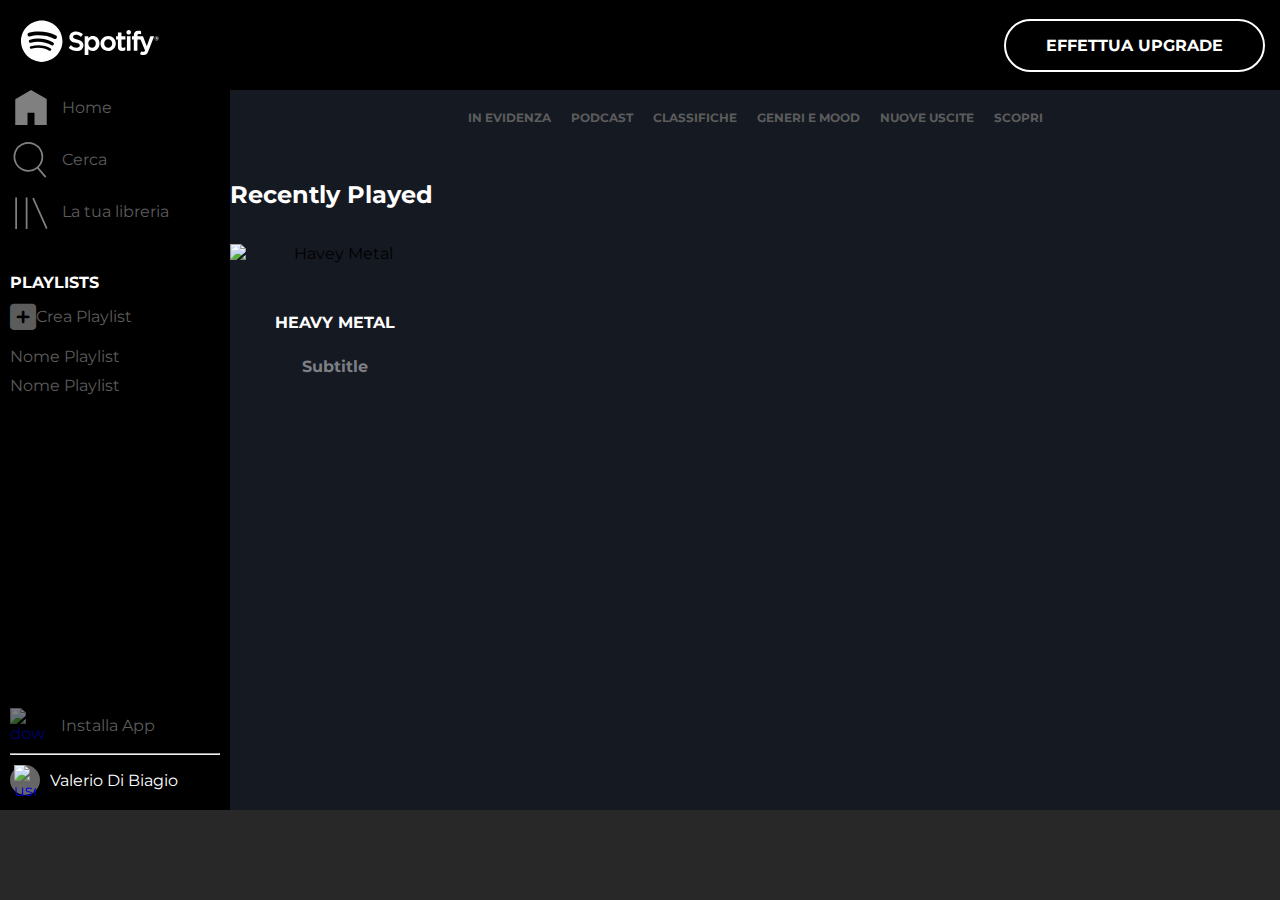
==== day-2/index.html @ c1ce8289 "feat: add first recently played img" ====
<!DOCTYPE html>
<html lang="it">
<head>
    <meta charset="UTF-8">
    <meta name="viewport" content="width=device-width, initial-scale=1.0">
    <title>Spotify</title>
    <!-- font -->
    <link rel="preconnect" href="https://fonts.googleapis.com">
    <link rel="preconnect" href="https://fonts.gstatic.com" crossorigin>
    <link href="https://fonts.googleapis.com/css2?family=Montserrat:ital,wght@0,100..900;1,100..900&family=Nerko+One&family=Open+Sans:ital,wght@0,300..800;1,300..800&display=swap" rel="stylesheet">
    <!-- /font -->
    <!-- fontawsome -->
    <link rel="stylesheet" href="https://cdnjs.cloudflare.com/ajax/libs/font-awesome/6.7.2/css/all.min.css" integrity="sha512-Evv84Mr4kqVGRNSgIGL/F/aIDqQb7xQ2vcrdIwxfjThSH8CSR7PBEakCr51Ck+w+/U6swU2Im1vVX0SVk9ABhg==" crossorigin="anonymous" referrerpolicy="no-referrer" />
    <!-- /fontawsome -->
    <!-- collegamento css -->
    <link rel="stylesheet" href="css/style.css">
    <!-- /collegamento css -->
</head>
<body> 
    <!-- corpo della pagina -->
    <div class="bcontainer">
        <div class="boxleft">
            <!-- barra di navigazione -->
             <div><a href="#"><img class="logo mobile" src="../img/logo-small.svg" alt="logo-spotify"></a></div>
             <div><a href="#"><img class="logo desktop" src="../img/logo.svg" alt="logo-spotify-large"></a></div>
             <ul class="nav">
                <li><a href="#"><img class="photo" src="../img/home.svg" alt="home"><span>Home</span></a></li>
                <li><a href="#"><img class="photo" src="../img/search.svg" alt="search"> <span>Cerca</span></a></li>
                <li><a href="#"><img class="photo" src="../img/libreria.svg" alt="your-library"> <span>La tua libreria</span></a></li>
            </ul>
            
            <section class="playlist">
                <h4>Playlists</h4>
                <div class="icon"><a href="#"><i class="fa-solid fa-square-plus"></i> <span class="text">Crea Playlist</span></a></div>
                <ul class="nameplaylist">
                    <li>Nome Playlist</li>
                    <li>Nome Playlist</li>
                </ul>
            </section>
            <ul class="user nav">
                <li><a href="#"><img class="photo download" src="../img/download.svg" alt="download"><span>Installa App</span></a></li>
                <hr>
                <li class="name"><div class="utente"><a href="#"><img class="photo me" src="/img/profile.svg" alt="user"></div><span class="profile">Valerio Di Biagio</span></a></li>
            </ul>
        </div>
                    <!-- /barra di navigazione -->

        <main>
            <div class="banner">
                <div><a class="btn upgrade" href="#">Effettua Upgrade</a></div>
            </div>

            <ul class="main-nav">
                <li>In Evidenza</li>
                <li>Podcast</li>
                <li>Classifiche</li>
                <li>Generi e Mood</li>
                <li>Nuove Uscite</li>
                <li>Scopri</li>
            </ul>

            <div>
                <h2>Recently Played</h2>
                <div class="row">
                    <div class="column">
                        <img src="../img/metal_lifting.jpg" alt="Havey Metal">
                        <div class="title"><h4>Heavy Metal</h4></div>
                        <div class="subtitle">Subtitle</div>
            
                </div>
            </div>



        </main>
    </div>
                
        
    <!-- /corpo della pagina -->
   
    <!-- piede della pagina --> 
    <footer>



    </footer>

    <!-- /piede della pagina -->
</body>
</html>
---- day-2/css/style.css ----
/* reset */

* {
    padding: 0;
    margin: 0;
    box-sizing: border-box;
}


/* common */


body {
    font-family: "Montserrat", serif;
    height: 100vh;
}

ul {
    list-style-type: none;
}

a {
    display: flex;
    align-items: center;
    text-decoration: none;
}

.bcontainer {
    height: calc(100% - 90px);
    display: flex;
}

footer {
    height: 90px;
    background-color: #282828;
}



img {
    max-width: 100%;
    display: block;
}

/* sidebar*/

.boxleft {
    padding: 10px 0 10px;
    flex-shrink:  0;
    width: 55px;
    background-color: black;
    display: flex;
    flex-direction: column;
}

.logo {
    padding: 0px 11px 20px;
}

.nav {
    padding: 0px 10px;
}


main {
    flex-grow: 1;
    background-color: #151922;
}

.top {
    height: 90px;
    background-color: aqua;
}

li {
    padding-bottom: 10px;
    align-items: center;
}

.desktop {
    display: none;
}

span {
    display: none;
}

.playlist {
    display: none;
}

hr {
    display: none;
}

.photo {
    filter: brightness(50%);
}

header {
    height: 90px;
    background-color: #10151b;
}

.me {
    width: 85%;
    padding-left: 4px;
    filter: brightness(100%);
}

.utente {
    
    height: 30px;
    width: 30px;
    border-radius: 50px;
    background-color: #666666;
}

.name {
    padding-left: 4px;
}

.user {
    margin-top: auto;
}

.download {
    padding: 0px 5px;
}

/* main */

.banner {
    display: flex;
    height: 90px;
    background-color: black;
    justify-content: end;
    align-items: center;
    padding-right: 15px;
    margin-bottom: 20px;
}

.btn {
    text-transform: uppercase;
    font-weight: bold;
    padding: 15px 40px;
    border: 2px solid white;
    border-radius: 30px;
}

.upgrade{
    color: #ffffff;
}

.main-nav {
    display: flex;
    color: #666666;
    text-transform: uppercase;
    flex-wrap: wrap;
    gap: 20px;
    font-size: 12px;
    font-weight: bold;
    justify-content: center;
    padding: 0px 30px;
}

h2 {
    margin-top: 45px;
    padding-bottom: 35px;
    color: #ffffff;
}

.row {
    display: flex;
}

.column {
    width: 210px;
    text-align: center;
}

.title {
    color: #ffffff;
    padding-top: 20px;
    padding-bottom: 15px;
}

.subtitle {
    font-weight: bold;
    font-family: 11px;
    color: #7d7f84;
}


/* responsive layout */

/* desktop */


@media screen and (min-width: 576px) {

    /* main */

    .boxleft {
        padding: 20px 0px 5px;
        width: 230px;
        background-color: black;
    }

    .mobile {
        display: none;
    }

    .desktop {
        display: block;
        padding-bottom: 35px;
        padding: 0px 70px 25px 20px;
    }

    span {
        display: inline;
        color: #5c5c5c;
        align-items: center;
        padding-left: 10px;
    }

    li {
        display: flex;
        align-items: center;
        color: #5c5c5c
    }
    
    ul img {
        width: 20%;
        display: inline-block;
    }

    h4 {
        padding-top: 30px;
        padding-bottom: 10px;
        color: #ffffff;
        text-transform: uppercase;
    }

    .icon {
        font-size: 30px;
        padding-bottom: 15px;
    }

    .icon a {
        color: #5c5c5c;
    }

    .text {
        font-size: 16px;
        vertical-align: middle;
        padding-left: 0px;
    }

    .playlist {
        padding-left: 10px;
        display: block;
    }

    hr {
        display: block;
    }

    .nameplaylist {
        padding-bottom: 55px;
    }

    .profile {
        color: #ffffff;
    }

    .download {
        padding-left: 0px;
    }

    .name {
        padding-top: 10px;
        padding-left: 0px;
    }

    
}

/* tablet */
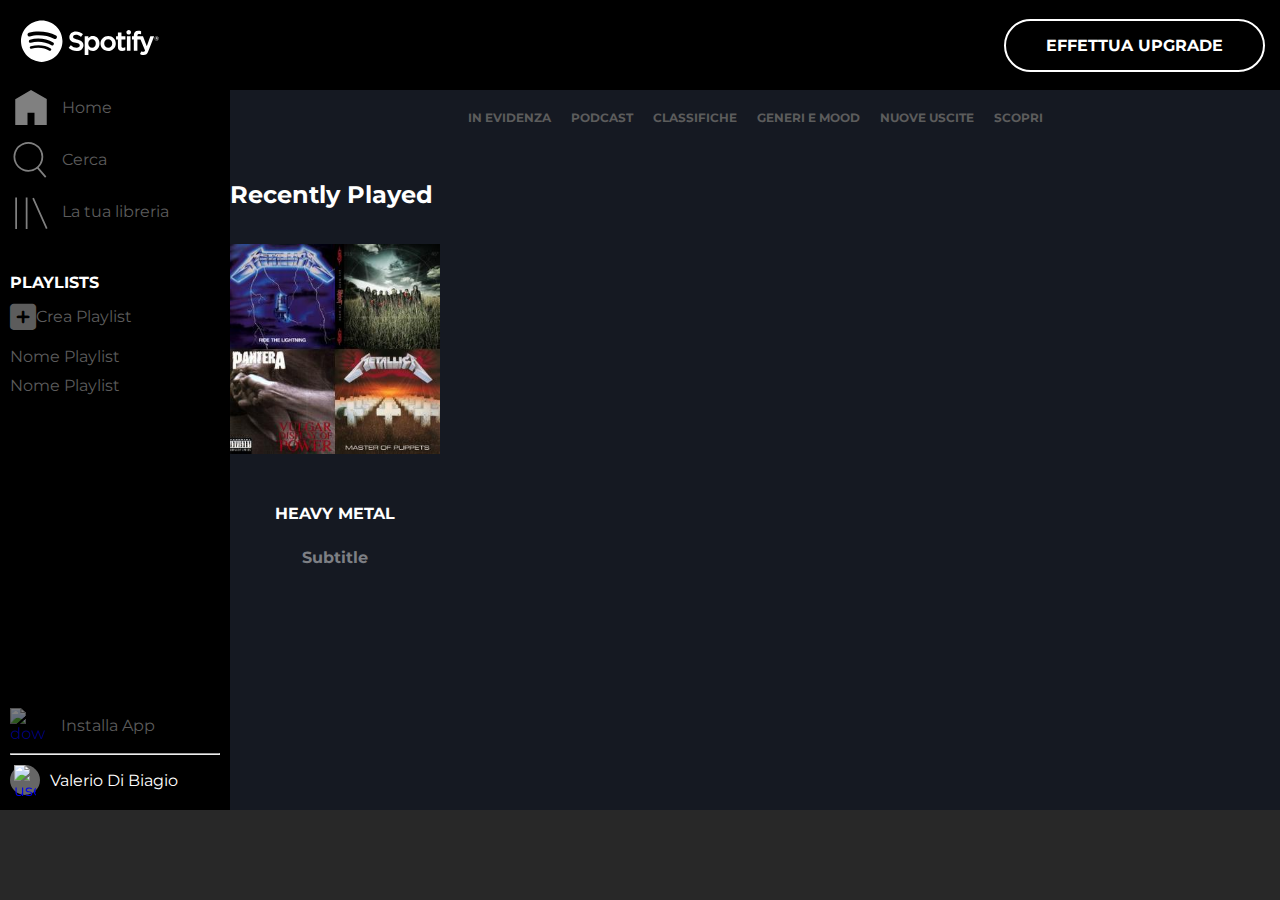
==== commit 807a9e72: "feat: add img" ====
--- a/day-2/index.html
+++ b/day-2/index.html
@@ -58,7 +58,6 @@
                 <li>Nuove Uscite</li>
                 <li>Scopri</li>
             </ul>
-
             <div>
                 <h2>Recently Played</h2>
                 <div class="row">
--- a/day-2/css/style.css
+++ b/day-2/css/style.css
@@ -170,6 +170,8 @@
     color: #ffffff;
 }
 
+/* griglia */
+
 .row {
     display: flex;
 }
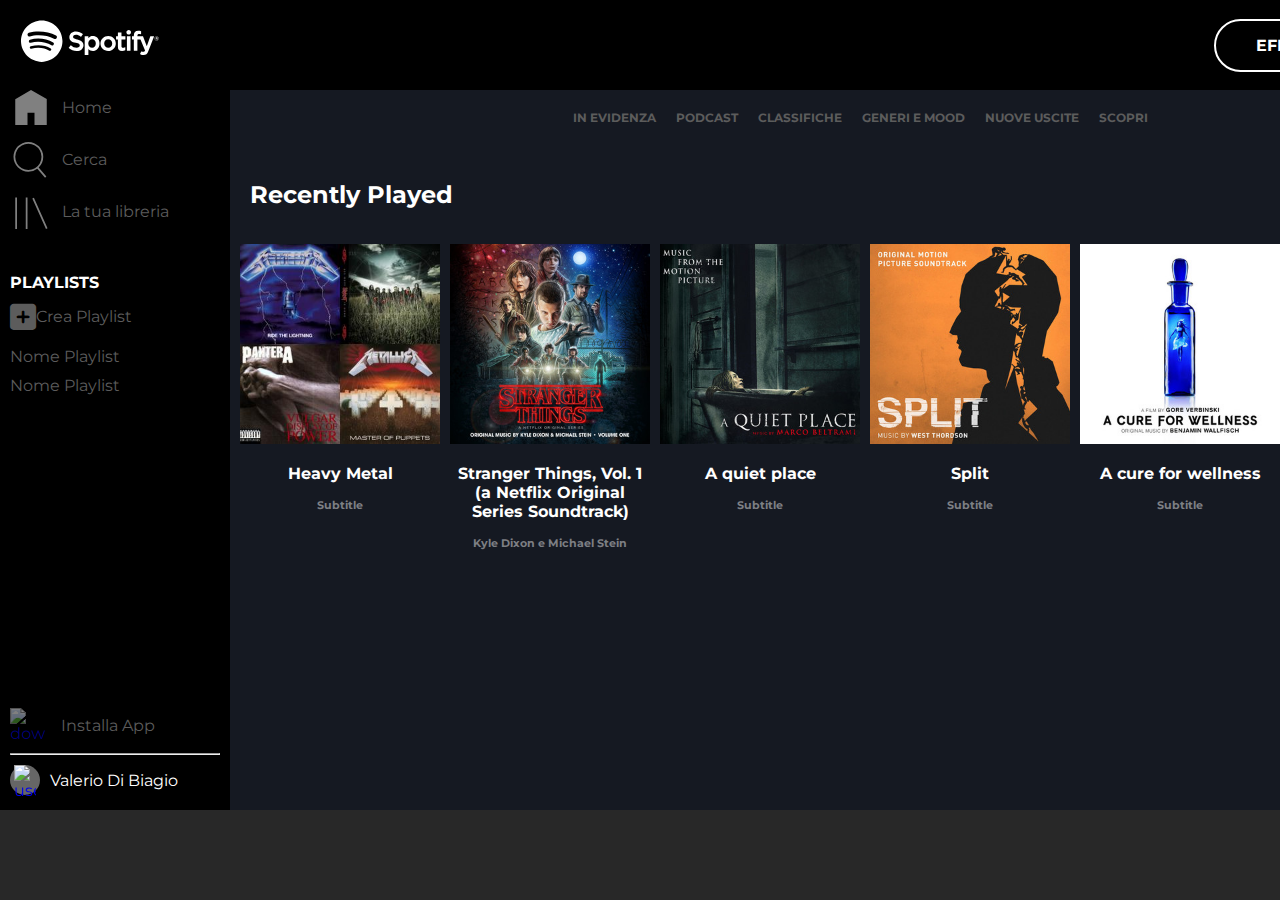
==== commit 81558a1a: "feat: add recently played" ====
--- a/day-2/index.html
+++ b/day-2/index.html
@@ -31,7 +31,7 @@
             
             <section class="playlist">
                 <h4>Playlists</h4>
-                <div class="icon"><a href="#"><i class="fa-solid fa-square-plus"></i> <span class="text">Crea Playlist</span></a></div>
+                <div class="icon"><a href="#"><i class="fa-solid fa-square-plus"></i> <span class="text"> Crea Playlist</span></a></div>
                 <ul class="nameplaylist">
                     <li>Nome Playlist</li>
                     <li>Nome Playlist</li>
@@ -65,9 +65,33 @@
                         <img src="../img/metal_lifting.jpg" alt="Havey Metal">
                         <div class="title"><h4>Heavy Metal</h4></div>
                         <div class="subtitle">Subtitle</div>
-            
+                    </div>
+                    <div class="column">
+                        <img src="../img/stranger.jpeg" alt="Stranger Things">
+                        <div class="title"><h4>Stranger Things, Vol. 1 (a Netflix Original Series Soundtrack)</h4></div>
+                        <div class="subtitle">Kyle Dixon e Michael Stein</div>
+                    </div>
+                    <div class="column">
+                        <img src="../img/aquietplace.jpeg" alt="A quiet place">
+                        <div class="title"><h4>A quiet place</h4></div>
+                        <div class="subtitle">Subtitle</div>
+                    </div>
+                    <div class="column">
+                        <img src="../img/split.jpeg" alt="Split">
+                        <div class="title"><h4>Split</h4></div>
+                        <div class="subtitle">Subtitle</div>
+                    </div>
+                    <div class="column">
+                        <img src="../img/cure.jpeg" alt="Cure">
+                        <div class="title"><h4>A cure for wellness</h4></div>
+                        <div class="subtitle">Subtitle</div>
+                    </div>
+                    <div class="column">
+                        <img src="../img/sinister.jpeg" alt="Sinister">
+                        <div class="title"><h4>Sinister</h4></div>
+                        <div class="subtitle">Subtitle</div>
+                    </div>
                 </div>
-            </div>
 
 
 
--- a/day-2/css/style.css
+++ b/day-2/css/style.css
@@ -167,6 +167,7 @@
 h2 {
     margin-top: 45px;
     padding-bottom: 35px;
+    padding-left: 20px;
     color: #ffffff;
 }
 
@@ -177,6 +178,7 @@
 }
 
 .column {
+    padding-left: 10px;
     width: 210px;
     text-align: center;
 }
@@ -189,9 +191,11 @@
 
 .subtitle {
     font-weight: bold;
-    font-family: 11px;
+    font-size: 11px;
     color: #7d7f84;
 }
+
+
 
 
 /* responsive layout */
@@ -237,7 +241,7 @@
         display: inline-block;
     }
 
-    h4 {
+   .playlist h4 {
         padding-top: 30px;
         padding-bottom: 10px;
         color: #ffffff;
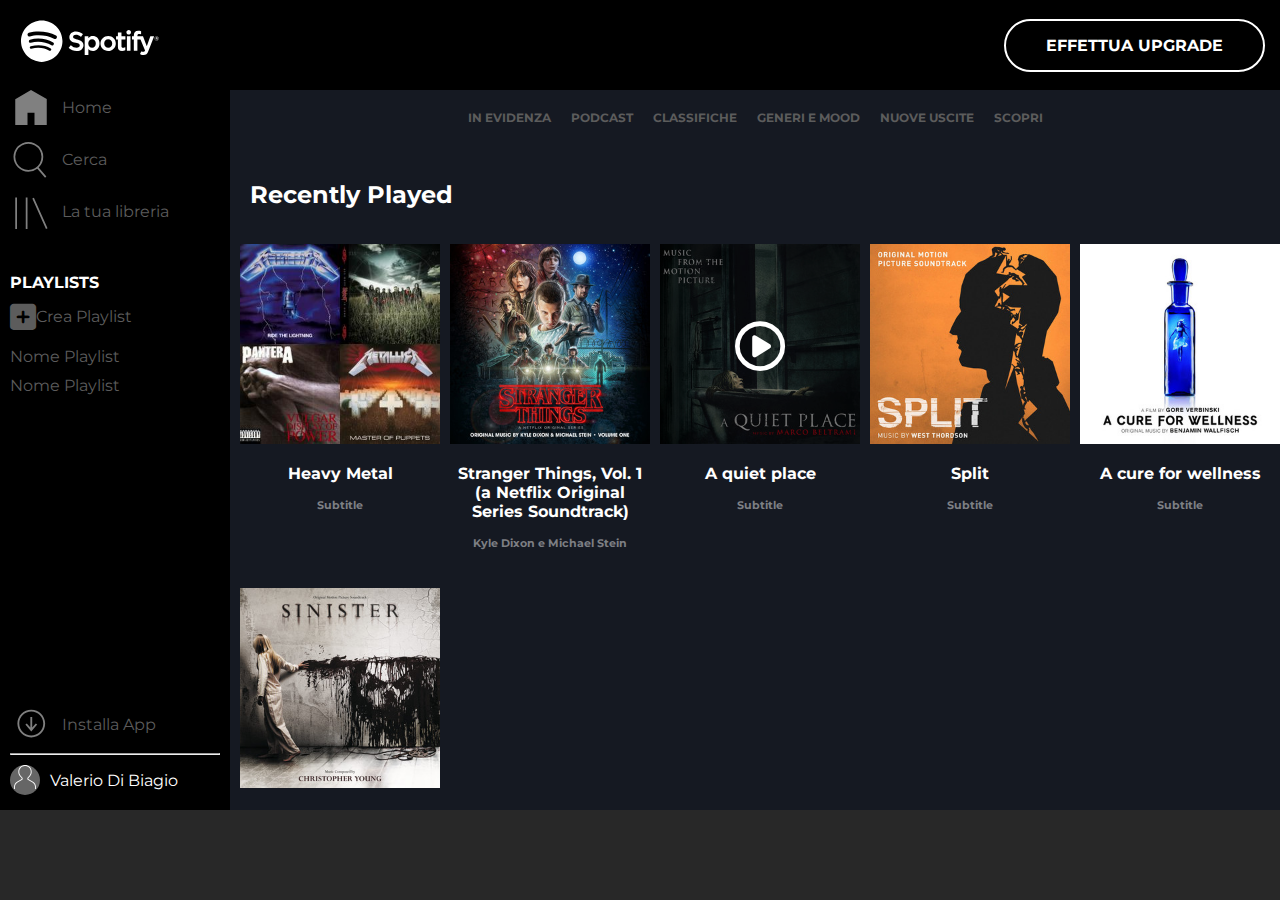
==== commit 3455b280: "feat: add play button" ====
--- a/day-2/index.html
+++ b/day-2/index.html
@@ -62,9 +62,10 @@
                 <h2>Recently Played</h2>
                 <div class="row">
                     <div class="column">
-                        <img src="../img/metal_lifting.jpg" alt="Havey Metal">
+                        <div class="album"><img src="../img/metal_lifting.jpg" alt="Havey Metal"></div>
                         <div class="title"><h4>Heavy Metal</h4></div>
                         <div class="subtitle">Subtitle</div>
+                        <div class="play"><i class="fa-regular fa-circle-play"></i></div>
                     </div>
                     <div class="column">
                         <img src="../img/stranger.jpeg" alt="Stranger Things">
@@ -72,9 +73,10 @@
                         <div class="subtitle">Kyle Dixon e Michael Stein</div>
                     </div>
                     <div class="column">
-                        <img src="../img/aquietplace.jpeg" alt="A quiet place">
+                        <div class="album2"><img src="../img/aquietplace.jpeg" alt="A quiet place"></div>
                         <div class="title"><h4>A quiet place</h4></div>
                         <div class="subtitle">Subtitle</div>
+                        <div class="play2"><i class="fa-regular fa-circle-play"></i></div>
                     </div>
                     <div class="column">
                         <img src="../img/split.jpeg" alt="Split">
@@ -95,6 +97,7 @@
 
 
 
+
         </main>
     </div>
                 
--- a/day-2/css/style.css
+++ b/day-2/css/style.css
@@ -28,6 +28,8 @@
 .bcontainer {
     height: calc(100% - 90px);
     display: flex;
+    overflow-y: auto;
+    background-color: #151922;
 }
 
 footer {
@@ -175,6 +177,7 @@
 
 .row {
     display: flex;
+    flex-wrap: wrap;
 }
 
 .column {
@@ -185,13 +188,14 @@
 
 .title {
     color: #ffffff;
-    padding-top: 20px;
+    margin-top: 20px;
     padding-bottom: 15px;
 }
 
 .subtitle {
     font-weight: bold;
     font-size: 11px;
+    padding-bottom: 15px;
     color: #7d7f84;
 }
 
@@ -289,9 +293,44 @@
         padding-left: 0px;
     }
 
-    
+    .album {
+        filter: brightness(50%);
+    }
+    
+    .play {
+        position: relative;
+        bottom: 210px;
+        font-size: 50px;
+        color: #ffffff;
+    }
 }
 
 /* tablet */
 
-
+@media screen and (min-width: 768px) {
+
+    .album {
+        filter: brightness(100%);
+    }
+    .play {
+      display: none;
+    }
+    
+}
+
+/* desktop */
+
+@media screen and (min-width: 992px) {
+    .album2 {
+        filter: brightness(50%);
+    }
+    
+    .play2 {
+        position: relative;
+        bottom: 210px;
+        font-size: 50px;
+        color: #ffffff;
+    }
+
+}
+
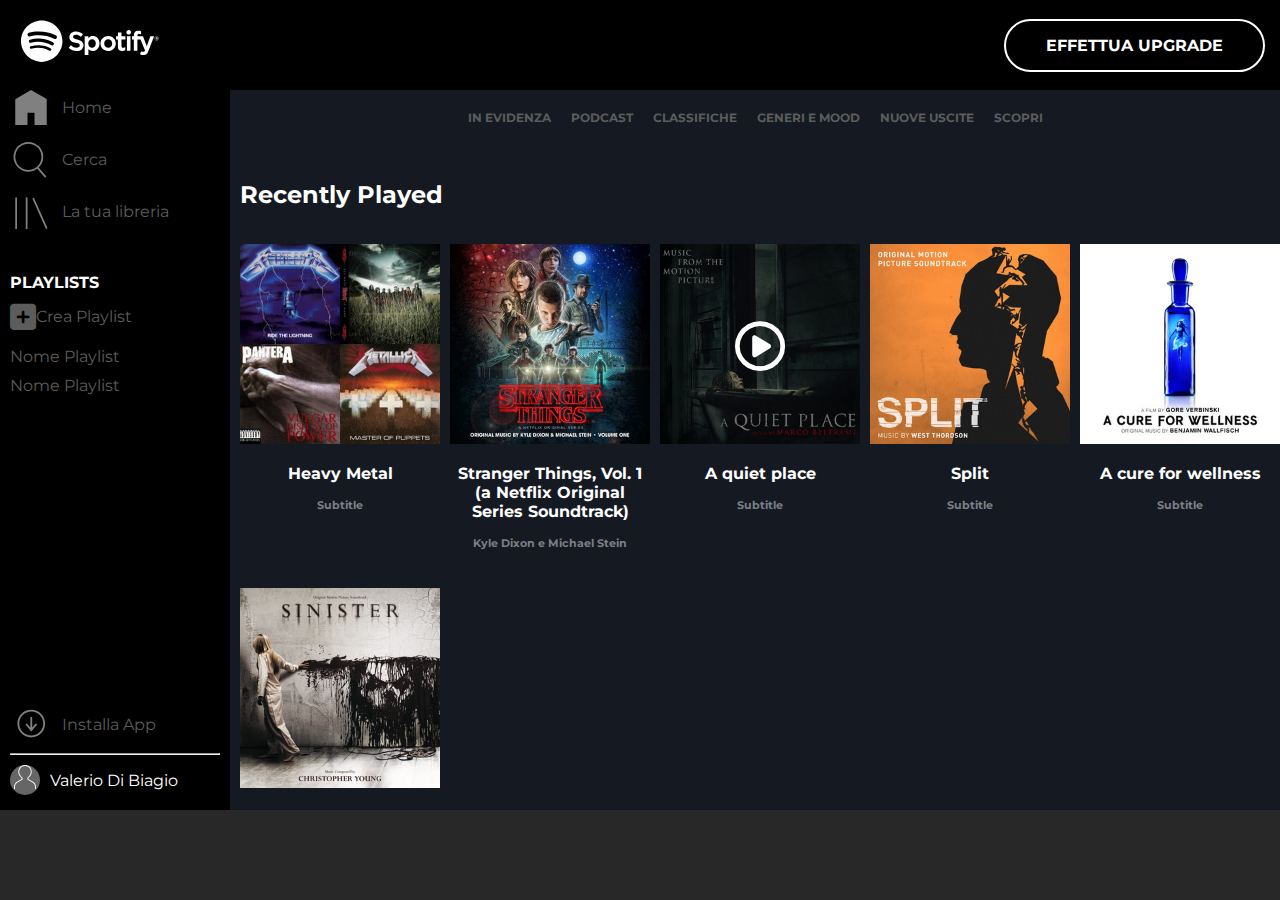
==== commit fce3a825: "feat: add suggestions section" ====
--- a/day-2/index.html
+++ b/day-2/index.html
@@ -95,6 +95,21 @@
                     </div>
                 </div>
 
+                <section>
+                    <h2 class="suggestions">Creato per Valerio Di Biagio</h2>
+                    <h5>Più ascolti, più accurati saranno i suggerimenti.</h5>
+                <div class="row">
+                    <div class="column">
+                        <div><img src="../img/radar.jpeg" alt="Release Radar"></div>
+                        <div class="title"><h4>Release Radar</h4></div> 
+                    </div> 
+                    <div class="column">
+                        <img src="../img/mixdaily.jpeg" alt="Il tuo daily mix">
+                        <div class="title"><h4>Daily Mix 1</h4></div>
+                    </div>
+                </div>
+            </section>
+
 
 
 
--- a/day-2/css/style.css
+++ b/day-2/css/style.css
@@ -53,6 +53,10 @@
     background-color: black;
     display: flex;
     flex-direction: column;
+    position: sticky;
+    left: 0px;
+    top: 0px;
+    z-index: 2;
 }
 
 .logo {
@@ -140,6 +144,10 @@
     align-items: center;
     padding-right: 15px;
     margin-bottom: 20px;
+    position: sticky;
+    top: 0px;
+    left: 0px;
+    z-index: 3;
 }
 
 .btn {
@@ -169,7 +177,7 @@
 h2 {
     margin-top: 45px;
     padding-bottom: 35px;
-    padding-left: 20px;
+    padding-left: 10px;
     color: #ffffff;
 }
 
@@ -199,6 +207,17 @@
     color: #7d7f84;
 }
 
+.suggestions {
+    padding-left: 10px;
+    padding-bottom: 10px;
+
+}
+
+h5 {
+    color: #5d6166;
+    padding-left: 10px;
+    padding-bottom: 20px;
+}
 
 
 
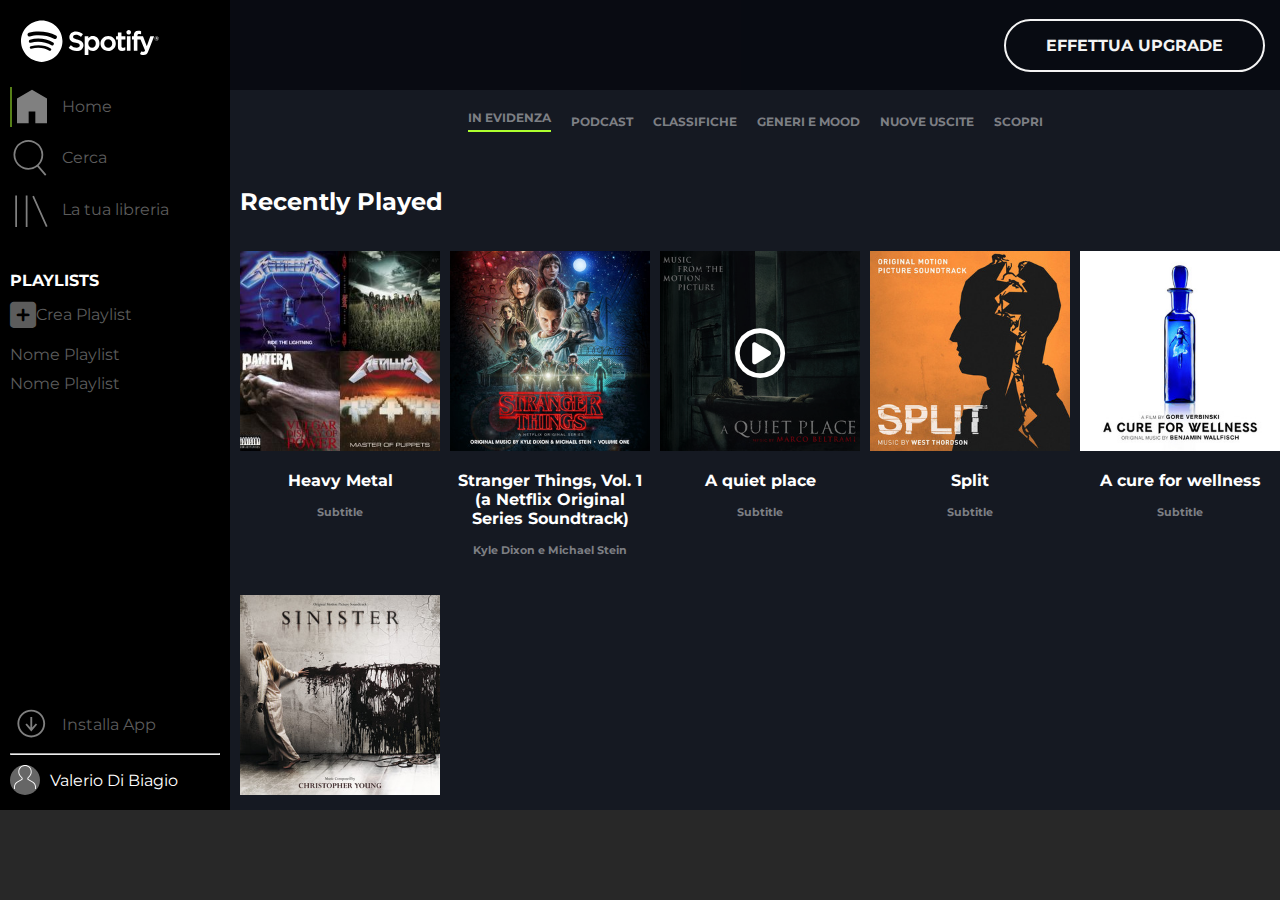
==== commit dcadeb20: "feat: add circle img and fix banner nav" ====
--- a/day-2/index.html
+++ b/day-2/index.html
@@ -24,7 +24,7 @@
              <div><a href="#"><img class="logo mobile" src="../img/logo-small.svg" alt="logo-spotify"></a></div>
              <div><a href="#"><img class="logo desktop" src="../img/logo.svg" alt="logo-spotify-large"></a></div>
              <ul class="nav">
-                <li><a href="#"><img class="photo" src="../img/home.svg" alt="home"><span>Home</span></a></li>
+                <li><a href="#"><img class="photo home" src="../img/home.svg" alt="home"><span>Home</span></a></li>
                 <li><a href="#"><img class="photo" src="../img/search.svg" alt="search"> <span>Cerca</span></a></li>
                 <li><a href="#"><img class="photo" src="../img/libreria.svg" alt="your-library"> <span>La tua libreria</span></a></li>
             </ul>
@@ -43,7 +43,7 @@
                 <li class="name"><div class="utente"><a href="#"><img class="photo me" src="/img/profile.svg" alt="user"></div><span class="profile">Valerio Di Biagio</span></a></li>
             </ul>
         </div>
-                    <!-- /barra di navigazione -->
+            <!-- /barra di navigazione -->
 
         <main>
             <div class="banner">
@@ -51,15 +51,15 @@
             </div>
 
             <ul class="main-nav">
-                <li>In Evidenza</li>
-                <li>Podcast</li>
-                <li>Classifiche</li>
-                <li>Generi e Mood</li>
-                <li>Nuove Uscite</li>
-                <li>Scopri</li>
+                <li><a href="#" class="evidence">In Evidenza</a></li>
+                <li><a href="#" class="option">Podcast</a></li>
+                <li><a href="#" class="option">Classifiche</a></li>
+                <li><a href="#" class="option">Generi e Mood</a></li>
+                <li><a href="#" class="option">Nuove Uscite</a></li>
+                <li><a href="#" class="option">Scopri</a></li>
             </ul>
-            <div>
-                <h2>Recently Played</h2>
+          <!-- grids -->
+             <h2>Recently Played</h2>
                 <div class="row">
                     <div class="column">
                         <div class="album"><img src="../img/metal_lifting.jpg" alt="Havey Metal"></div>
@@ -109,14 +109,22 @@
                     </div>
                 </div>
             </section>
-
-
-
-
+            <section>
+                <h2 class="suggestions">Artisti più popolari</h2>
+                <h5>Più ascolti, più accurati saranno i suggerimenti.</h5>
+            <div class="row">
+                <div class="column-circle">
+                    <img class="circle" src="../img/youg.jpeg" alt="Lana Del Rey">
+                    <div class="title-circle"><h4>Lana Del Rey</h4></div> 
+                </div> 
+                <div class="column">
+                    <img class="circle" src="../img/einaudi.jpeg" alt="Einaudi">
+                    <div class="title-circle-einaudi"><h4>Einaudi</h4></div> 
+                </div>
+            </section>
+          <!-- /grids -->
         </main>
     </div>
-                
-        
     <!-- /corpo della pagina -->
    
     <!-- piede della pagina --> 
--- a/day-2/css/style.css
+++ b/day-2/css/style.css
@@ -83,6 +83,26 @@
     align-items: center;
 }
 
+.home {
+    border-left: 2px solid #adff2f;
+}
+
+.evidence {
+    color: #7d7f84;
+    border-bottom: 2px solid #adff2f;
+    padding-bottom: 5px;
+    border-spacing: 50px;
+}
+
+.option {
+    color: #7d7f84;
+}
+
+/* .option:hover {
+    border-bottom: 2px solid #adff2f;
+    padding-bottom: 5px;
+} */
+
 .desktop {
     display: none;
 }
@@ -134,21 +154,26 @@
     padding: 0px 5px;
 }
 
-/* main */
+/* barra di navigazione */
 
 .banner {
     display: flex;
     height: 90px;
-    background-color: black;
+    background-color: #080b12;
     justify-content: end;
     align-items: center;
     padding-right: 15px;
     margin-bottom: 20px;
-    position: sticky;
+    position: fixed;
     top: 0px;
-    left: 0px;
-    z-index: 3;
-}
+    left: 55px;
+    right: 0px;
+    z-index: 2;
+    opacity: 95%;
+}
+
+/* main */
+
 
 .btn {
     text-transform: uppercase;
@@ -172,6 +197,7 @@
     font-weight: bold;
     justify-content: center;
     padding: 0px 30px;
+    margin-top: 110px;
 }
 
 h2 {
@@ -181,7 +207,7 @@
     color: #ffffff;
 }
 
-/* griglia */
+/* grids */
 
 .row {
     display: flex;
@@ -217,18 +243,57 @@
     color: #5d6166;
     padding-left: 10px;
     padding-bottom: 20px;
-}
-
+    font-size: 10px;
+}
+
+.circle {
+    height: 180px;
+    width: 150px;
+    border-radius: 90px;
+    
+    
+}
+
+.column-circle {
+    width: 160px;
+    padding-left: 10px;
+}
+
+
+.title-circle {
+    color: #ffffff;
+    margin-top: 20px;
+    padding-bottom: 15px;
+    padding-left: 20px;
+
+}
+
+.title-circle-einaudi {
+    color: #ffffff;
+    margin-top: 20px;
+    padding-bottom: 15px;
+    padding-right: 35px;
+}
 
 
 /* responsive layout */
 
-/* desktop */
+/* smobile */
 
 
 @media screen and (min-width: 576px) {
 
     /* main */
+
+    .banner {
+        
+        position: fixed;
+        top: 0px;
+        left: 230px;
+        right: 0px;
+        z-index: 2;
+        opacity: 95%;
+    }
 
     .boxleft {
         padding: 20px 0px 5px;
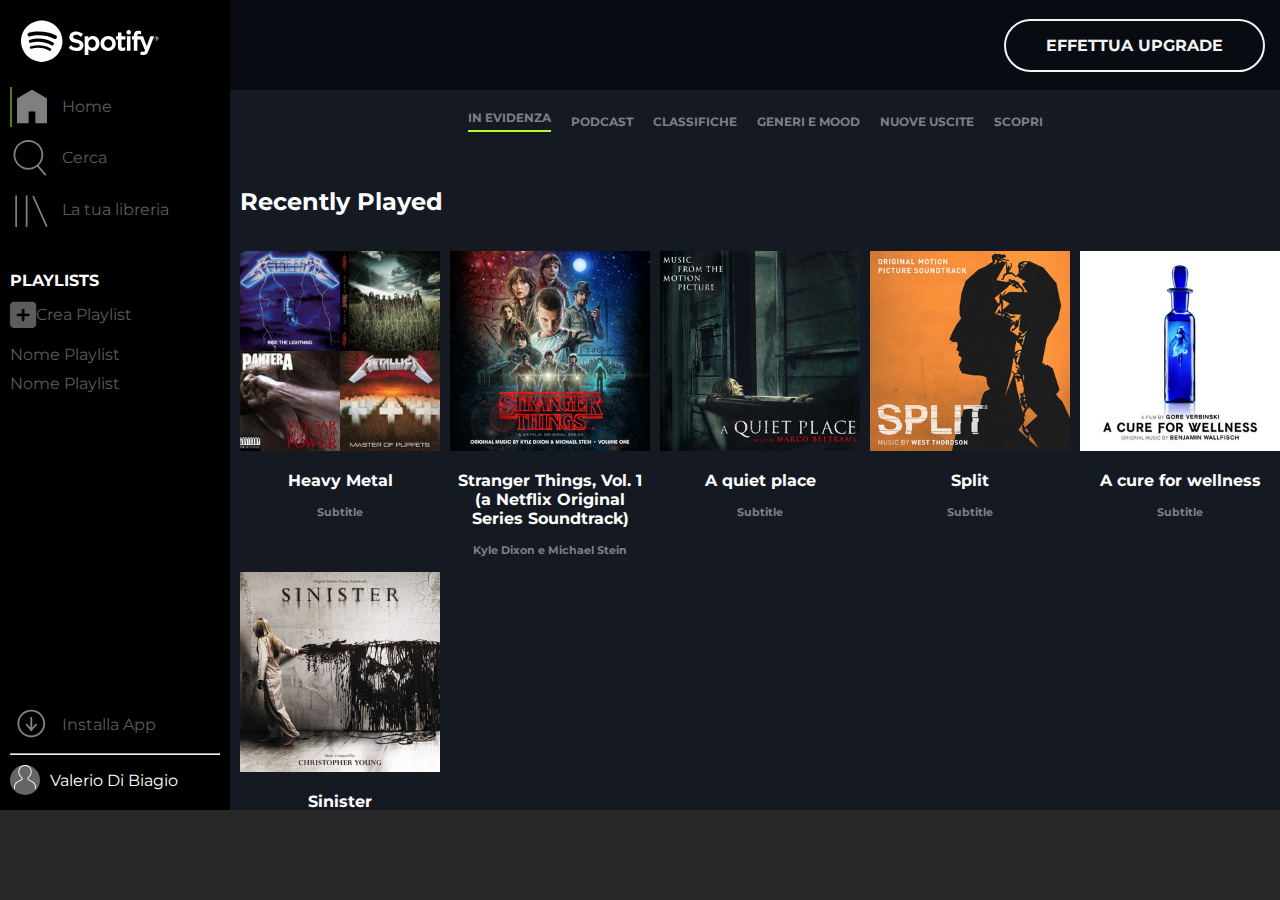
==== commit 462a0949: "feat: add hover albums" ====
--- a/day-2/index.html
+++ b/day-2/index.html
@@ -40,14 +40,14 @@
             <ul class="user nav">
                 <li><a href="#"><img class="photo download" src="../img/download.svg" alt="download"><span>Installa App</span></a></li>
                 <hr>
-                <li class="name"><div class="utente"><a href="#"><img class="photo me" src="/img/profile.svg" alt="user"></div><span class="profile">Valerio Di Biagio</span></a></li>
+                <li class="name"><div class="utente"><a href="#"><img class="photo me" src="/img/profile.svg" alt="user"></a></div><span class="profile">Valerio Di Biagio</span></li>
             </ul>
         </div>
             <!-- /barra di navigazione -->
 
         <main>
             <div class="banner">
-                <div><a class="btn upgrade" href="#">Effettua Upgrade</a></div>
+                <a class="btn upgrade" href="#">Effettua Upgrade</a>
             </div>
 
             <ul class="main-nav">
@@ -62,34 +62,63 @@
              <h2>Recently Played</h2>
                 <div class="row">
                     <div class="column">
-                        <div class="album"><img src="../img/metal_lifting.jpg" alt="Havey Metal"></div>
+                        <div class="album">
+                            <img src="../img/metal_lifting.jpg" alt="Havey Metal">
+                            <div class="play">
+                                <i class="fa-regular fa-circle-play"></i>
+                            </div>
+                        </div>
                         <div class="title"><h4>Heavy Metal</h4></div>
                         <div class="subtitle">Subtitle</div>
-                        <div class="play"><i class="fa-regular fa-circle-play"></i></div>
                     </div>
                     <div class="column">
-                        <img src="../img/stranger.jpeg" alt="Stranger Things">
+                        <div class="album">
+                            <img src="../img/stranger.jpeg" alt="Stranger Things">
+                            <div class="play">
+                                <i class="fa-regular fa-circle-play"></i>
+                            </div>
+                        </div>
                         <div class="title"><h4>Stranger Things, Vol. 1 (a Netflix Original Series Soundtrack)</h4></div>
                         <div class="subtitle">Kyle Dixon e Michael Stein</div>
                     </div>
                     <div class="column">
-                        <div class="album2"><img src="../img/aquietplace.jpeg" alt="A quiet place"></div>
+                        <div class="album">
+                            <img src="../img/aquietplace.jpeg" alt="A quiet place">
+                            <div class="play">
+                                <i class="fa-regular fa-circle-play"></i>
+                            </div>
+                        </div>
                         <div class="title"><h4>A quiet place</h4></div>
                         <div class="subtitle">Subtitle</div>
-                        <div class="play2"><i class="fa-regular fa-circle-play"></i></div>
+                
                     </div>
                     <div class="column">
-                        <img src="../img/split.jpeg" alt="Split">
+                        <div class="album">
+                            <img src="../img/split.jpeg" alt="Split">
+                            <div class="play">
+                                <i class="fa-regular fa-circle-play"></i>
+                            </div>
+                        </div>
                         <div class="title"><h4>Split</h4></div>
                         <div class="subtitle">Subtitle</div>
                     </div>
                     <div class="column">
-                        <img src="../img/cure.jpeg" alt="Cure">
+                        <div class="album">
+                            <img src="../img/cure.jpeg" alt="Cure">
+                            <div class="play">
+                                <i class="fa-regular fa-circle-play"></i>
+                            </div>
+                        </div>
                         <div class="title"><h4>A cure for wellness</h4></div>
                         <div class="subtitle">Subtitle</div>
                     </div>
                     <div class="column">
-                        <img src="../img/sinister.jpeg" alt="Sinister">
+                        <div class="album">
+                            <img src="../img/sinister.jpeg" alt="Sinister">
+                            <div class="play">
+                                <i class="fa-regular fa-circle-play"></i>
+                            </div>
+                        </div>
                         <div class="title"><h4>Sinister</h4></div>
                         <div class="subtitle">Subtitle</div>
                     </div>
@@ -121,6 +150,7 @@
                     <img class="circle" src="../img/einaudi.jpeg" alt="Einaudi">
                     <div class="title-circle-einaudi"><h4>Einaudi</h4></div> 
                 </div>
+            </div>   
             </section>
           <!-- /grids -->
         </main>
